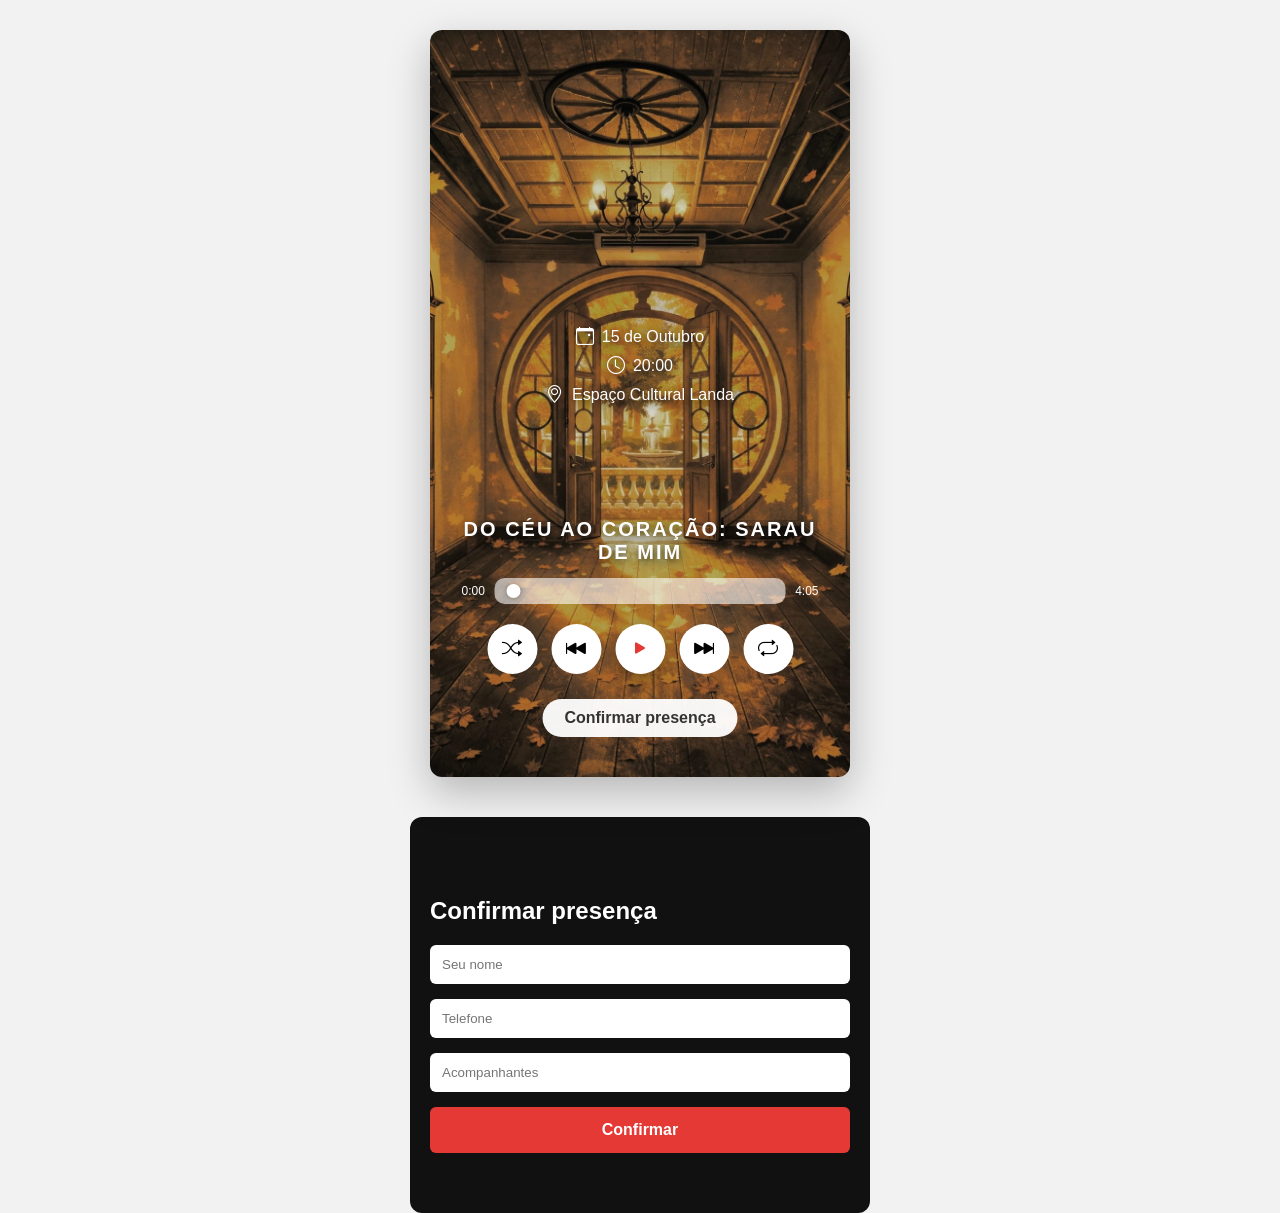
==== index.html @ 62961219 "Primeiro commit" ====
<!DOCTYPE html>
<html lang="pt-BR">

<head>

<meta charset="UTF-8">
<meta name="viewport" content="width=device-width, initial-scale=1.0">

<title>Sarau de Mim</title>

<link rel="stylesheet" href="style.css">

<link rel="stylesheet"
href="https://cdn.jsdelivr.net/npm/bootstrap-icons@1.11.3/font/bootstrap-icons.css">

</head>

<body>

<div class="container">

<!-- INFORMAÇÕES DO EVENTO -->

<div class="info-evento">

<div class="detalhe">
<i class="bi bi-calendar-event"></i>
15 de Outubro
</div>

<div class="detalhe">
<i class="bi bi-clock"></i>
20:00
</div>

<div class="detalhe">
<i class="bi bi-geo-alt"></i>
Espaço Cultural Landa
</div>

</div>


<!-- PLAYER -->

<div class="player">

<h1 class="titulo">
DO CÉU AO CORAÇÃO: SARAU DE MIM
</h1>

<div class="barra">

<span>0:00</span>

<input type="range" value="0">

<span>4:05</span>

</div>


<div class="controles">

<button>
<i class="bi bi-shuffle"></i>
</button>

<button>
<i class="bi bi-skip-backward-fill"></i>
</button>

<button class="play">
<i class="bi bi-play-fill"></i>
</button>

<button>
<i class="bi bi-skip-forward-fill"></i>
</button>

<button>
<i class="bi bi-repeat"></i>
</button>

</div>

<a href="#confirmar" class="botao">
Confirmar presença
</a>

</div>

</div>


<!-- CONFIRMAR PRESENÇA -->

<section id="confirmar">

<h2>Confirmar presença</h2>

<form>

<input type="text" placeholder="Seu nome">

<input type="tel" placeholder="Telefone">

<input type="number" placeholder="Acompanhantes">

<button type="submit">
Confirmar
</button>

</form>

</section>

</body>
</html>
---- style.css ----
body{

margin:0;
font-family:Arial, Helvetica, sans-serif;

display:flex;
flex-direction:column;
align-items:center;

background:#f2f2f2;

}


/* CONTAINER DA ARTE */

.container{

width:100%;
max-width:420px;

aspect-ratio:9/16;

background-image:url("img/Fundo.jpeg");
background-size:cover;
background-position:center;

position:relative;

margin-top:30px;

border-radius:12px;
overflow:hidden;

box-shadow:0 15px 40px rgba(0,0,0,0.25);

color:white;

}


/* INFORMAÇÕES DO EVENTO */

.info-evento{

position:absolute;

top:45%;
left:50%;

transform:translate(-50%,-50%);

text-align:center;

width:85%;

font-weight:500;

text-shadow:0 3px 10px rgba(0,0,0,0.8);

}

.detalhe{

margin:8px 0;

font-size:16px;

display:flex;
justify-content:center;
align-items:center;
gap:8px;

}

.detalhe i{

font-size:18px;

}


/* PLAYER */

.player{

position:absolute;

bottom:40px;
left:50%;

transform:translateX(-50%);

text-align:center;

width:85%;

}


/* TITULO */

.titulo{

font-size:20px;
letter-spacing:2px;

font-weight:700;

text-shadow:0 3px 10px rgba(0,0,0,0.7);

margin-bottom:12px;

}


/* BARRA DE MUSICA */

.barra{

display:flex;
align-items:center;
gap:8px;

}

.barra span{

font-size:12px;
color:white;

}

.barra input{

flex:1;

appearance:none;

height:2px; /* linha mais fina */

background:rgba(255,255,255,0.6);

border-radius:10px;

outline:none;

}

.barra input::-webkit-slider-thumb{

appearance:none;

width:14px;
height:14px;

border-radius:50%;

background:white;

cursor:pointer;

box-shadow:0 0 6px rgba(0,0,0,0.4);

}


/* CONTROLES */

.controles{

display:flex;
justify-content:center;

gap:14px;

margin-top:18px;

}

.controles button{

width:50px;
height:50px;

border-radius:50%;

border:none;

background:white;

display:flex;
align-items:center;
justify-content:center;

font-size:20px;

cursor:pointer;

}


/* BOTAO PLAY */

.play{

width:80px;
height:80px;

font-size:34px;

color:#e53935;

box-shadow:0 6px 15px rgba(0,0,0,0.35);

}


/* BOTAO CONFIRMAR */

.botao{

margin-top:25px;

display:inline-block;

padding:10px 22px;

background:rgba(255,255,255,0.95);

color:#333;

border-radius:30px;

font-weight:600;

text-decoration:none;

transition:0.3s;

}

.botao:hover{

transform:scale(1.05);

}


/* SEÇÃO CONFIRMAR */

#confirmar{

background:#111;

color:white;

padding:60px 20px;

margin-top:40px;

width:100%;
max-width:420px;

border-radius:12px;

}

form{

display:flex;
flex-direction:column;

gap:15px;

margin-top:20px;

}

input{

padding:12px;

border-radius:6px;

border:none;

}

form button{

padding:14px;

background:#e53935;

color:white;

border:none;

border-radius:6px;

font-weight:bold;

font-size:16px;

cursor:pointer;

}
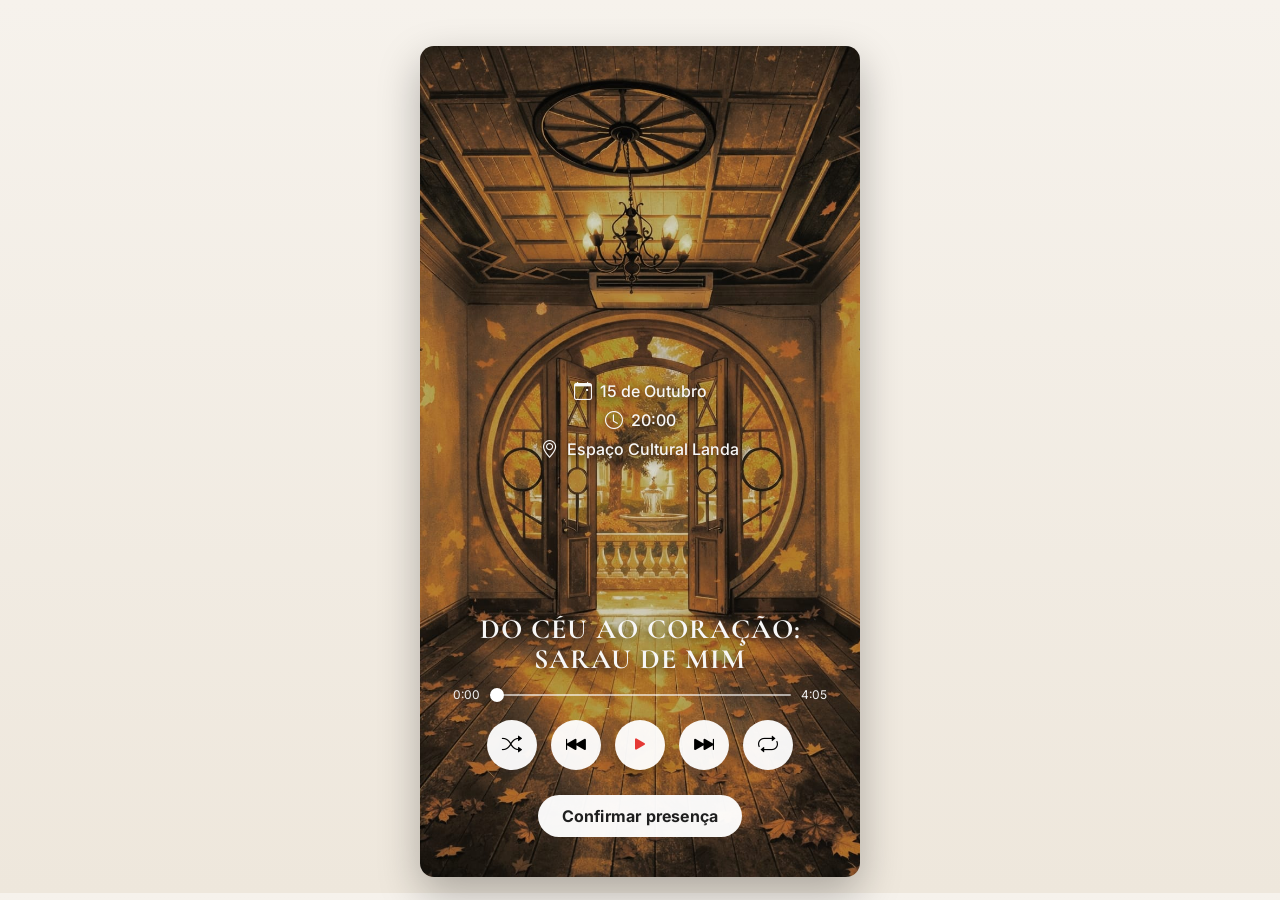
==== commit 9659e66b: "melhorias no layout" ====
--- a/index.html
+++ b/index.html
@@ -9,6 +9,11 @@
 <title>Sarau de Mim</title>
 
 <link rel="stylesheet" href="style.css">
+
+<!-- melhoria tipográfica -->
+<link rel="preconnect" href="https://fonts.googleapis.com">
+<link rel="preconnect" href="https://fonts.gstatic.com" crossorigin>
+<link href="https://fonts.googleapis.com/css2?family=Cormorant+Garamond:wght@600;700&family=Inter:wght@400;500;600;700&display=swap" rel="stylesheet">
 
 <link rel="stylesheet"
 href="https://cdn.jsdelivr.net/npm/bootstrap-icons@1.11.3/font/bootstrap-icons.css">
@@ -84,7 +89,7 @@
 
 </div>
 
-<a href="#confirmar" class="botao">
+<a href="confirmar.html" class="botao">
 Confirmar presença
 </a>
 
@@ -92,28 +97,5 @@
 
 </div>
 
-
-<!-- CONFIRMAR PRESENÇA -->
-
-<section id="confirmar">
-
-<h2>Confirmar presença</h2>
-
-<form>
-
-<input type="text" placeholder="Seu nome">
-
-<input type="tel" placeholder="Telefone">
-
-<input type="number" placeholder="Acompanhantes">
-
-<button type="submit">
-Confirmar
-</button>
-
-</form>
-
-</section>
-
 </body>
 </html>
--- a/style.css
+++ b/style.css
@@ -1,308 +1,300 @@
+:root{
+  --bg:#f3f0eb;
+  --text:#f7f7f7;
+  --ink:#222;
+  --accent:#b3261e;
+  --accent-2:#e53935;
+  --card:#111;
+  --radius:14px;
+}
+
+/* evita vazamento de largura em inputs/textarea */
+*,
+*::before,
+*::after{
+  box-sizing:border-box;
+}
+
 body{
-
-margin:0;
-font-family:Arial, Helvetica, sans-serif;
-
-display:flex;
-flex-direction:column;
-align-items:center;
-
-background:#f2f2f2;
-
+  margin:0;
+  font-family:"Inter", Arial, Helvetica, sans-serif;
+  display:flex;
+  flex-direction:column;
+  align-items:center;
+  background:linear-gradient(180deg,#f6f2ec 0%, #eee7dc 100%);
+  color:var(--ink);
+  padding:16px;
 }
 
 
 /* CONTAINER DA ARTE */
 
 .container{
-
-width:100%;
-max-width:420px;
-
-aspect-ratio:9/16;
-
-background-image:url("img/Fundo.jpeg");
-background-size:cover;
-background-position:center;
-
-position:relative;
-
-margin-top:30px;
-
-border-radius:12px;
-overflow:hidden;
-
-box-shadow:0 15px 40px rgba(0,0,0,0.25);
-
-color:white;
-
+  width:100%;
+  max-width:440px;
+  aspect-ratio:9/17; /* um pouco mais comprido que antes */
+  background-image:url("img/Fundo.jpeg");
+  background-size:cover;
+  background-position:center;
+  position:relative;
+  margin-top:30px;
+  border-radius:var(--radius);
+  box-shadow:0 16px 42px rgba(0,0,0,0.28);
+  color:var(--text);
 }
 
 
 /* INFORMAÇÕES DO EVENTO */
 
 .info-evento{
-
-position:absolute;
-
-top:45%;
-left:50%;
-
-transform:translate(-50%,-50%);
-
-text-align:center;
-
-width:85%;
-
-font-weight:500;
-
-text-shadow:0 3px 10px rgba(0,0,0,0.8);
-
+  position:absolute;
+  top:45%;
+  left:50%;
+  transform:translate(-50%,-50%);
+  text-align:center;
+  width:85%;
+  font-weight:500;
+  text-shadow:0 3px 10px rgba(0,0,0,0.8);
 }
 
 .detalhe{
-
-margin:8px 0;
-
-font-size:16px;
-
-display:flex;
-justify-content:center;
-align-items:center;
-gap:8px;
-
+  margin:8px 0;
+  font-size:16px;
+  display:flex;
+  justify-content:center;
+  align-items:center;
+  gap:8px;
 }
 
 .detalhe i{
-
-font-size:18px;
-
+  font-size:18px;
 }
 
 
 /* PLAYER */
 
 .player{
-
-position:absolute;
-
-bottom:40px;
-left:50%;
-
-transform:translateX(-50%);
-
-text-align:center;
-
-width:85%;
-
+  position:absolute;
+  bottom:40px;
+  left:50%;
+  transform:translateX(-50%);
+  text-align:center;
+  width:85%;
 }
 
 
 /* TITULO */
 
 .titulo{
-
-font-size:20px;
-letter-spacing:2px;
-
-font-weight:700;
-
-text-shadow:0 3px 10px rgba(0,0,0,0.7);
-
-margin-bottom:12px;
-
+  font-family:"Cormorant Garamond", serif;
+  font-size:28px;
+  line-height:1.1;
+  letter-spacing:1px;
+  font-weight:700;
+  text-shadow:0 3px 10px rgba(0,0,0,0.7);
+  margin-bottom:12px;
 }
 
 
 /* BARRA DE MUSICA */
 
 .barra{
-
-display:flex;
-align-items:center;
-gap:8px;
-
+  display:flex;
+  align-items:center;
+  gap:8px;
 }
 
 .barra span{
-
-font-size:12px;
-color:white;
-
+  font-size:12px;
+  color:#f2f2f2;
 }
 
 .barra input{
-
-flex:1;
-
-appearance:none;
-
-height:2px; /* linha mais fina */
-
-background:rgba(255,255,255,0.6);
-
-border-radius:10px;
-
-outline:none;
-
+  flex:1;
+  appearance:none;
+  height:2px; /* linha mais fina */
+  background:rgba(255,255,255,0.6);
+  border-radius:10px;
+  outline:none;
 }
 
 .barra input::-webkit-slider-thumb{
-
-appearance:none;
-
-width:14px;
-height:14px;
-
-border-radius:50%;
-
-background:white;
-
-cursor:pointer;
-
-box-shadow:0 0 6px rgba(0,0,0,0.4);
-
+  appearance:none;
+  width:14px;
+  height:14px;
+  border-radius:50%;
+  background:white;
+  cursor:pointer;
+  box-shadow:0 0 6px rgba(0,0,0,0.4);
 }
 
 
 /* CONTROLES */
 
 .controles{
-
-display:flex;
-justify-content:center;
-
-gap:14px;
-
-margin-top:18px;
-
+  display:flex;
+  justify-content:center;
+  gap:14px;
+  margin-top:18px;
 }
 
 .controles button{
-
-width:50px;
-height:50px;
-
-border-radius:50%;
-
-border:none;
-
-background:white;
-
-display:flex;
-align-items:center;
-justify-content:center;
-
-font-size:20px;
-
-cursor:pointer;
-
+  width:50px;
+  height:50px;
+  border-radius:50%;
+  border:none;
+  background:rgba(255,255,255,0.95);
+  display:flex;
+  align-items:center;
+  justify-content:center;
+  font-size:20px;
+  cursor:pointer;
+  transition:transform .2s ease, box-shadow .2s ease;
+}
+
+.controles button:hover{
+  transform:translateY(-2px);
+  box-shadow:0 8px 16px rgba(0,0,0,.2);
 }
 
 
 /* BOTAO PLAY */
 
 .play{
-
-width:80px;
-height:80px;
-
-font-size:34px;
-
-color:#e53935;
-
-box-shadow:0 6px 15px rgba(0,0,0,0.35);
-
+  width:80px;
+  height:80px;
+  font-size:34px;
+  color:var(--accent-2);
+  box-shadow:0 6px 15px rgba(0,0,0,0.35);
 }
 
 
 /* BOTAO CONFIRMAR */
 
 .botao{
-
-margin-top:25px;
-
-display:inline-block;
-
-padding:10px 22px;
-
-background:rgba(255,255,255,0.95);
-
-color:#333;
-
-border-radius:30px;
-
-font-weight:600;
-
-text-decoration:none;
-
-transition:0.3s;
-
+  margin-top:25px;
+  display:inline-block;
+  padding:11px 24px;
+  background:rgba(255,255,255,0.96);
+  color:#1f1f1f;
+  border-radius:30px;
+  font-weight:700;
+  text-decoration:none;
+  letter-spacing:.2px;
+  transition:transform .2s ease, box-shadow .2s ease;
 }
 
 .botao:hover{
-
-transform:scale(1.05);
-
-}
-
-
-/* SEÇÃO CONFIRMAR */
-
-#confirmar{
-
-background:#111;
-
-color:white;
-
-padding:60px 20px;
-
-margin-top:40px;
-
-width:100%;
-max-width:420px;
-
-border-radius:12px;
-
-}
-
-form{
-
-display:flex;
-flex-direction:column;
-
-gap:15px;
-
-margin-top:20px;
-
-}
-
-input{
-
-padding:12px;
-
-border-radius:6px;
-
-border:none;
-
-}
-
-form button{
-
-padding:14px;
-
-background:#e53935;
-
-color:white;
-
-border:none;
-
-border-radius:6px;
-
-font-weight:bold;
-
-font-size:16px;
-
-cursor:pointer;
-
+  transform:translateY(-1px) scale(1.03);
+  box-shadow:0 10px 20px rgba(0,0,0,.2);
+}
+
+
+/* NOVA PÁGINA DE CONFIRMAÇÃO */
+.pagina-form{
+  min-height:100vh;
+  width:100%;
+  display:flex;
+  align-items:center;
+  justify-content:center;
+  padding:24px 16px;
+}
+
+.card-form{
+  width:100%;
+  max-width:440px;
+  background:var(--card);
+  color:#fff;
+  border-radius:var(--radius);
+  padding:24px 18px;
+  box-shadow:0 15px 40px rgba(0,0,0,.25);
+  overflow:hidden; /* proteção extra */
+}
+
+.topo-form h1{
+  margin:0 0 6px;
+  font-family:"Cormorant Garamond", serif;
+  font-size:34px;
+  line-height:1;
+}
+.topo-form p{
+  margin:0;
+  color:#d9d9d9;
+  font-size:14px;
+}
+
+.form-confirmacao{
+  display:flex;
+  flex-direction:column;
+  gap:12px;
+  margin-top:18px;
+}
+
+.form-confirmacao label{
+  font-size:13px;
+  color:#d8d8d8;
+  margin-bottom:4px;
+  display:block;
+}
+
+.form-confirmacao input,
+.form-confirmacao textarea{
+  width:100%;
+  min-width:0;
+  padding:12px;
+  border-radius:8px;
+  border:1px solid #2c2c2c;
+  background:#1b1b1b;
+  color:#fff;
+  font:inherit;
+  outline:none;
+}
+
+.form-confirmacao textarea{
+  resize:vertical;
+}
+
+.form-confirmacao input:focus,
+.form-confirmacao textarea:focus{
+  border-color:#666;
+}
+
+.form-confirmacao button{
+  margin-top:6px;
+  padding:14px;
+  background:var(--accent);
+  color:#fff;
+  border:none;
+  border-radius:8px;
+  font-weight:700;
+  font-size:16px;
+  cursor:pointer;
+}
+
+.voltar{
+  display:inline-block;
+  margin-top:14px;
+  color:#d8d8d8;
+  text-decoration:none;
+  font-size:14px;
+}
+
+
+@media (max-width:420px){
+  .container{
+    max-width:100%;
+    aspect-ratio:9/17.2; /* levemente mais alto no celular */
+    margin-top:16px;
+  }
+
+  .player{
+    bottom:28px; /* mantém os controles bem posicionados */
+  }
+
+  .titulo{ font-size:24px; }
+  .play{ width:72px; height:72px; font-size:30px; }
+
+  .card-form{
+    padding:20px 14px;
+  }
 }
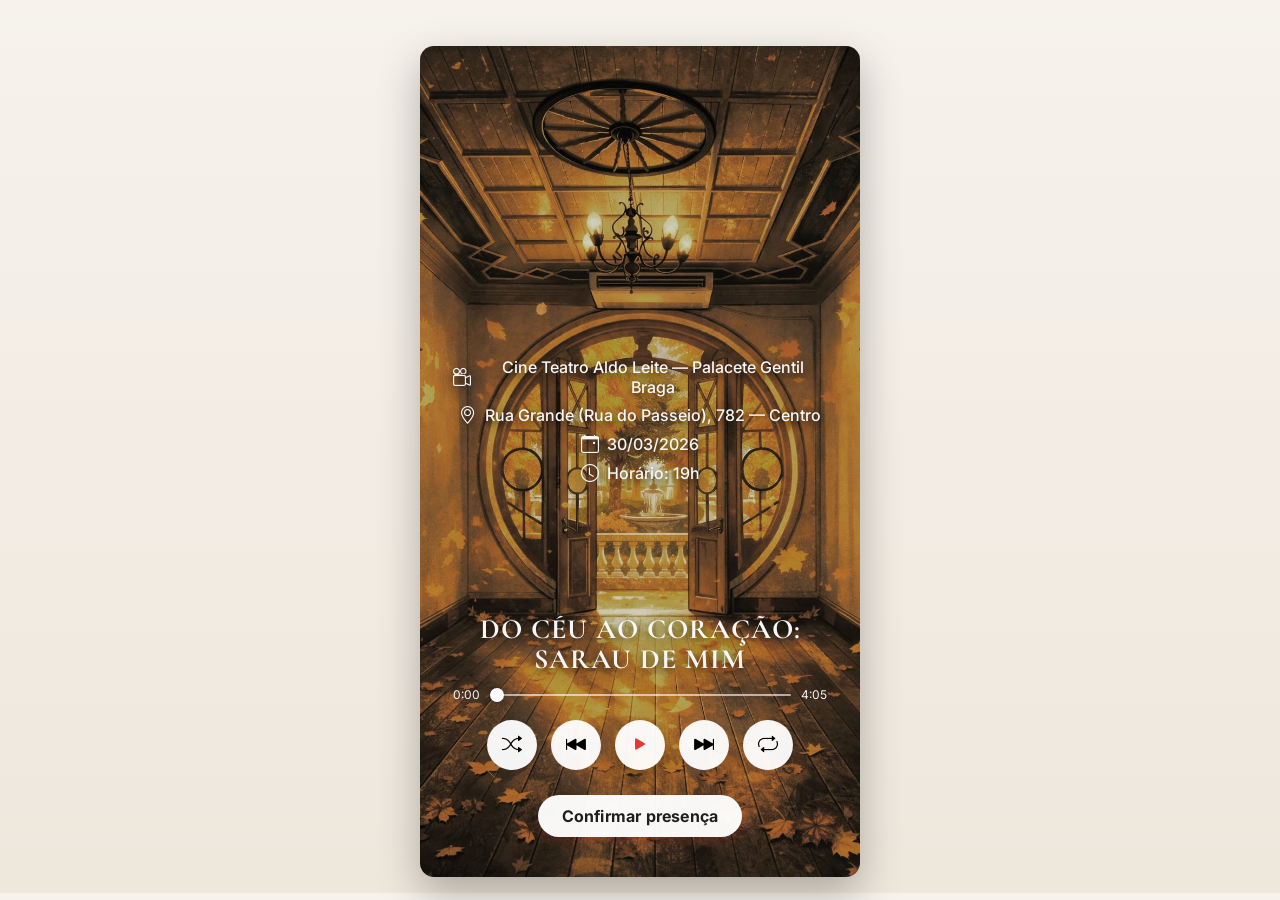
==== commit 72bfd089: "adicionado a função de salvar em formulario" ====
--- a/index.html
+++ b/index.html
@@ -25,23 +25,27 @@
 <div class="container">
 
 <!-- INFORMAÇÕES DO EVENTO -->
-
 <div class="info-evento">
+    <div class="detalhe">
+    <i class="bi bi-camera-reels"></i>
+    Cine Teatro Aldo Leite — Palacete Gentil Braga
+    </div>
+    <div class="detalhe">
+    <i class="bi bi-geo-alt"></i>
+    Rua Grande (Rua do Passeio), 782 — Centro
+    </div>
 
 <div class="detalhe">
 <i class="bi bi-calendar-event"></i>
-15 de Outubro
+30/03/2026
 </div>
 
 <div class="detalhe">
 <i class="bi bi-clock"></i>
-20:00
+Horário: 19h
 </div>
 
-<div class="detalhe">
-<i class="bi bi-geo-alt"></i>
-Espaço Cultural Landa
-</div>
+
 
 </div>
 
--- a/style.css
+++ b/style.css
@@ -32,7 +32,7 @@
 .container{
   width:100%;
   max-width:440px;
-  aspect-ratio:9/17; /* um pouco mais comprido que antes */
+  aspect-ratio:9/17;
   background-image:url("img/Fundo.jpeg");
   background-size:cover;
   background-position:center;
@@ -41,6 +41,9 @@
   border-radius:var(--radius);
   box-shadow:0 16px 42px rgba(0,0,0,0.28);
   color:var(--text);
+  display:flex;
+  flex-direction:column;
+  overflow:hidden;
 }
 
 
@@ -55,6 +58,7 @@
   width:85%;
   font-weight:500;
   text-shadow:0 3px 10px rgba(0,0,0,0.8);
+  z-index:2;
 }
 
 .detalhe{
@@ -64,6 +68,7 @@
   justify-content:center;
   align-items:center;
   gap:8px;
+  animation:slideInUp 0.6s ease-out;
 }
 
 .detalhe i{
@@ -80,6 +85,7 @@
   transform:translateX(-50%);
   text-align:center;
   width:85%;
+  z-index:2;
 }
 
 
@@ -93,6 +99,7 @@
   font-weight:700;
   text-shadow:0 3px 10px rgba(0,0,0,0.7);
   margin-bottom:12px;
+  animation:fadeIn 0.8s ease-out;
 }
 
 
@@ -112,10 +119,15 @@
 .barra input{
   flex:1;
   appearance:none;
-  height:2px; /* linha mais fina */
+  height:2px;
   background:rgba(255,255,255,0.6);
   border-radius:10px;
   outline:none;
+  transition:background 0.3s ease;
+}
+
+.barra input:hover{
+  background:rgba(255,255,255,0.8);
 }
 
 .barra input::-webkit-slider-thumb{
@@ -126,6 +138,11 @@
   background:white;
   cursor:pointer;
   box-shadow:0 0 6px rgba(0,0,0,0.4);
+  transition:transform 0.2s ease;
+}
+
+.barra input::-webkit-slider-thumb:hover{
+  transform:scale(1.2);
 }
 
 
@@ -150,11 +167,22 @@
   font-size:20px;
   cursor:pointer;
   transition:transform .2s ease, box-shadow .2s ease;
-}
+  animation:scaleIn 0.5s ease-out backwards;
+}
+
+.controles button:nth-child(1){ animation-delay:0.1s; }
+.controles button:nth-child(2){ animation-delay:0.2s; }
+.controles button:nth-child(3){ animation-delay:0.3s; }
+.controles button:nth-child(4){ animation-delay:0.4s; }
+.controles button:nth-child(5){ animation-delay:0.5s; }
 
 .controles button:hover{
   transform:translateY(-2px);
   box-shadow:0 8px 16px rgba(0,0,0,.2);
+}
+
+.controles button:active{
+  transform:translateY(0);
 }
 
 
@@ -166,6 +194,7 @@
   font-size:34px;
   color:var(--accent-2);
   box-shadow:0 6px 15px rgba(0,0,0,0.35);
+  animation:pulsePlay 2s ease-in-out infinite;
 }
 
 
@@ -181,12 +210,21 @@
   font-weight:700;
   text-decoration:none;
   letter-spacing:.2px;
-  transition:transform .2s ease, box-shadow .2s ease;
+  transition:all .3s ease;
+  box-shadow:0 4px 12px rgba(179,38,30,0.2);
+  position:relative;
+  z-index:10;
+  animation:slideInUp 0.6s ease-out 0.4s backwards;
 }
 
 .botao:hover{
-  transform:translateY(-1px) scale(1.03);
-  box-shadow:0 10px 20px rgba(0,0,0,.2);
+  transform:translateY(-2px);
+  box-shadow:0 8px 24px rgba(179,38,30,0.35);
+  background:rgba(255,255,255,1);
+}
+
+.botao:active{
+  transform:translateY(0);
 }
 
 
@@ -208,7 +246,8 @@
   border-radius:var(--radius);
   padding:24px 18px;
   box-shadow:0 15px 40px rgba(0,0,0,.25);
-  overflow:hidden; /* proteção extra */
+  overflow:hidden;
+  animation:fadeIn 0.6s ease-out;
 }
 
 .topo-form h1{
@@ -216,11 +255,14 @@
   font-family:"Cormorant Garamond", serif;
   font-size:34px;
   line-height:1;
-}
+  animation:slideInDown 0.6s ease-out;
+}
+
 .topo-form p{
   margin:0;
   color:#d9d9d9;
   font-size:14px;
+  animation:slideInDown 0.6s ease-out 0.1s backwards;
 }
 
 .form-confirmacao{
@@ -248,15 +290,17 @@
   color:#fff;
   font:inherit;
   outline:none;
+  transition:all 0.3s ease;
+}
+
+.form-confirmacao input:focus,
+.form-confirmacao textarea:focus{
+  border-color:var(--accent);
+  box-shadow:0 0 8px rgba(179,38,30,0.3);
 }
 
 .form-confirmacao textarea{
   resize:vertical;
-}
-
-.form-confirmacao input:focus,
-.form-confirmacao textarea:focus{
-  border-color:#666;
 }
 
 .form-confirmacao button{
@@ -269,6 +313,18 @@
   font-weight:700;
   font-size:16px;
   cursor:pointer;
+  transition:all 0.3s ease;
+  box-shadow:0 4px 12px rgba(179,38,30,0.3);
+}
+
+.form-confirmacao button:hover{
+  transform:translateY(-2px);
+  box-shadow:0 8px 20px rgba(179,38,30,0.4);
+  background:#a01f17;
+}
+
+.form-confirmacao button:active{
+  transform:translateY(0);
 }
 
 .voltar{
@@ -277,24 +333,173 @@
   color:#d8d8d8;
   text-decoration:none;
   font-size:14px;
-}
-
+  transition:color 0.3s ease;
+}
+
+.voltar:hover{
+  color:#fff;
+}
+
+
+/* ========================= ANIMAÇÕES ========================= */
+
+@keyframes slideInUp {
+  from{
+    opacity:0;
+    transform:translateY(20px);
+  }
+  to{
+    opacity:1;
+    transform:translateY(0);
+  }
+}
+
+@keyframes slideInDown {
+  from{
+    opacity:0;
+    transform:translateY(-20px);
+  }
+  to{
+    opacity:1;
+    transform:translateY(0);
+  }
+}
+
+@keyframes fadeIn {
+  from{
+    opacity:0;
+  }
+  to{
+    opacity:1;
+  }
+}
+
+@keyframes scaleIn {
+  from{
+    opacity:0;
+    transform:scale(0.8);
+  }
+  to{
+    opacity:1;
+    transform:scale(1);
+  }
+}
+
+@keyframes pulsePlay {
+  0%, 100%{
+    box-shadow:0 6px 15px rgba(229,57,53,0.35), 0 0 0 0 rgba(229,57,53,0.7);
+  }
+  50%{
+    box-shadow:0 6px 15px rgba(229,57,53,0.35), 0 0 0 10px rgba(229,57,53,0);
+  }
+}
+
+
+/* ========================= RESPONSIVO MOBILE ========================= */
+
+@media (max-width:768px){
+  body{
+    padding:12px;
+  }
+
+  .container{
+    margin-top:20px;
+  }
+}
 
 @media (max-width:420px){
+  body{
+    padding:12px;
+    padding-bottom:100px;
+  }
+
   .container{
     max-width:100%;
-    aspect-ratio:9/17.2; /* levemente mais alto no celular */
-    margin-top:16px;
+    aspect-ratio:9/17.2;
+    margin-top:12px;
+    margin-bottom:80px;
   }
 
   .player{
-    bottom:28px; /* mantém os controles bem posicionados */
-  }
-
-  .titulo{ font-size:24px; }
-  .play{ width:72px; height:72px; font-size:30px; }
+    bottom:20px;
+  }
+
+  .titulo{
+    font-size:24px;
+  }
+
+  .play{
+    width:72px;
+    height:72px;
+    font-size:30px;
+  }
+
+  .botao{
+    margin-top:20px;
+    padding:13px 28px;
+    font-size:14px;
+    position:fixed;
+    bottom:20px;
+    left:50%;
+    transform:translateX(-50%);
+    width:calc(100% - 32px);
+    max-width:calc(440px - 32px);
+    margin:0;
+    box-shadow:0 8px 20px rgba(179,38,30,0.3);
+    border-radius:50px;
+  }
+
+  .botao:hover{
+    transform:translateX(-50%) translateY(-3px);
+  }
 
   .card-form{
     padding:20px 14px;
+    margin-bottom:80px;
+  }
+
+  .controles button{
+    width:45px;
+    height:45px;
+    font-size:18px;
+  }
+
+  .barra{
+    gap:6px;
+  }
+
+  .barra span{
+    font-size:11px;
+  }
+
+  .detalhe{
+    font-size:14px;
+  }
+
+  .detalhe i{
+    font-size:16px;
+  }
+}
+
+@media (max-width:360px){
+  .container{
+    aspect-ratio:9/17.5;
+  }
+
+  .titulo{
+    font-size:22px;
+    margin-bottom:10px;
+  }
+
+  .detalhe{
+    font-size:13px;
+    margin:6px 0;
+  }
+
+  .botao{
+    padding:12px 20px;
+    font-size:13px;
+    bottom:16px;
+    width:calc(100% - 24px);
   }
 }
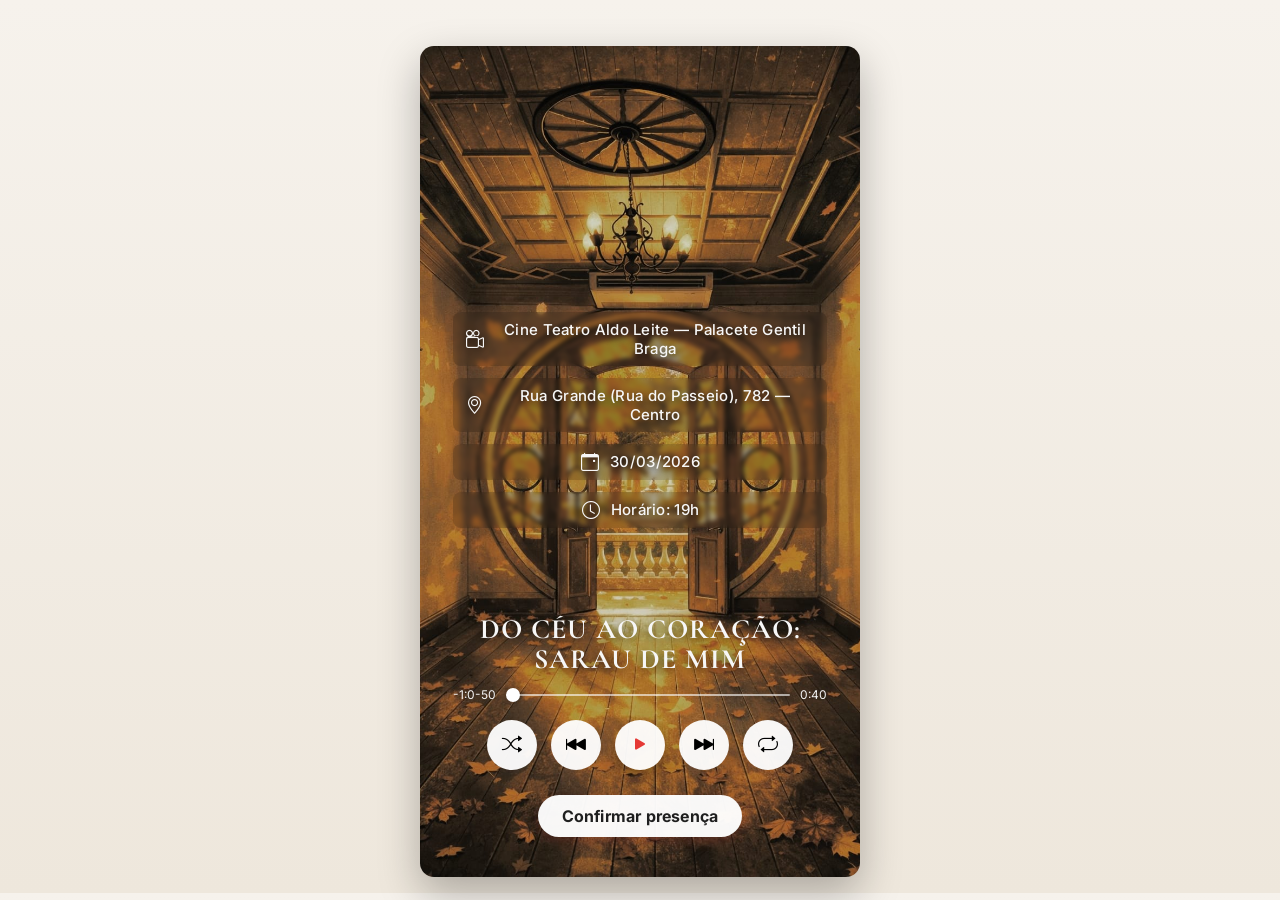
==== commit b765f835: "implementado o player usual da musica regresso" ====
--- a/index.html
+++ b/index.html
@@ -45,8 +45,6 @@
 Horário: 19h
 </div>
 
-
-
 </div>
 
 
@@ -60,34 +58,34 @@
 
 <div class="barra">
 
-<span>0:00</span>
-
-<input type="range" value="0">
-
-<span>4:05</span>
+<span id="tempoAtual">0:00</span>
+
+<input type="range" id="progressBar" value="0" min="0" max="100">
+
+<span id="duracao">0:40</span>
 
 </div>
 
 
 <div class="controles">
 
-<button>
+<button id="btnShuffle">
 <i class="bi bi-shuffle"></i>
 </button>
 
-<button>
+<button id="btnAnterior">
 <i class="bi bi-skip-backward-fill"></i>
 </button>
 
-<button class="play">
+<button class="play" id="btnPlay">
 <i class="bi bi-play-fill"></i>
 </button>
 
-<button>
+<button id="btnProximo">
 <i class="bi bi-skip-forward-fill"></i>
 </button>
 
-<button>
+<button id="btnRepeat">
 <i class="bi bi-repeat"></i>
 </button>
 
@@ -101,5 +99,114 @@
 
 </div>
 
+<!-- ELEMENTO DE ÁUDIO (ESCONDIDO) -->
+<audio id="player" preload="metadata">
+  <source src="regresso.mp3" type="audio/mpeg">
+  Seu navegador não suporta o elemento de áudio.
+</audio>
+
+<script>
+  const audio = document.getElementById('player');
+  const btnPlay = document.getElementById('btnPlay');
+  const progressBar = document.getElementById('progressBar');
+  const tempoAtual = document.getElementById('tempoAtual');
+  const duracao = document.getElementById('duracao');
+  const btnAnterior = document.getElementById('btnAnterior');
+  const btnProximo = document.getElementById('btnProximo');
+  const btnRepeat = document.getElementById('btnRepeat');
+  const btnShuffle = document.getElementById('btnShuffle');
+
+  // Tempo de início e fim (em segundos)
+  const TEMPO_INICIO = 50;  // 0:50
+  const TEMPO_FIM = 90;     // 1:30
+
+  // Formatar tempo em MM:SS
+  function formatarTempo(segundos) {
+    const mins = Math.floor(segundos / 60);
+    const segs = Math.floor(segundos % 60);
+    return `${mins}:${segs < 10 ? '0' : ''}${segs}`;
+  }
+
+  // Iniciar áudio no tempo correto
+  audio.currentTime = TEMPO_INICIO;
+
+  // Atualizar barra de progresso
+  audio.addEventListener('timeupdate', () => {
+    if (audio.currentTime > TEMPO_FIM) {
+      audio.currentTime = TEMPO_INICIO;
+      audio.pause();
+      btnPlay.innerHTML = '<i class="bi bi-play-fill"></i>';
+    }
+
+    const tempoDecorrido = audio.currentTime - TEMPO_INICIO;
+    const duracao_total = TEMPO_FIM - TEMPO_INICIO;
+    const percentual = (tempoDecorrido / duracao_total) * 100;
+
+    progressBar.value = percentual;
+    tempoAtual.textContent = formatarTempo(tempoDecorrido);
+  });
+
+  // Play/Pause
+  btnPlay.addEventListener('click', () => {
+    if (audio.paused) {
+      audio.play();
+      btnPlay.innerHTML = '<i class="bi bi-pause-fill"></i>';
+    } else {
+      audio.pause();
+      btnPlay.innerHTML = '<i class="bi bi-play-fill"></i>';
+    }
+  });
+
+  // Controlar barra de progresso
+  progressBar.addEventListener('input', (e) => {
+    const duracao_total = TEMPO_FIM - TEMPO_INICIO;
+    const novoTempo = TEMPO_INICIO + (e.target.value / 100) * duracao_total;
+    audio.currentTime = novoTempo;
+  });
+
+  // Botão anterior (reinicia a música)
+  btnAnterior.addEventListener('click', () => {
+    audio.currentTime = TEMPO_INICIO;
+    if (!audio.paused) {
+      audio.play();
+    }
+  });
+
+  // Botão próximo (pula pro fim)
+  btnProximo.addEventListener('click', () => {
+    audio.currentTime = TEMPO_FIM - 1;
+  });
+
+  // Shuffle (alterna entre volume baixo e normal)
+  let shuffleAtivo = false;
+  btnShuffle.addEventListener('click', () => {
+    shuffleAtivo = !shuffleAtivo;
+    btnShuffle.style.opacity = shuffleAtivo ? '1' : '0.6';
+    audio.volume = shuffleAtivo ? 0.5 : 1;
+  });
+
+  // Repeat (loop)
+  let repeatAtivo = false;
+  btnRepeat.addEventListener('click', () => {
+    repeatAtivo = !repeatAtivo;
+    btnRepeat.style.opacity = repeatAtivo ? '1' : '0.6';
+  });
+
+  // Quando termina, se repeat tá ativo, reinicia
+  audio.addEventListener('ended', () => {
+    if (repeatAtivo) {
+      audio.currentTime = TEMPO_INICIO;
+      audio.play();
+    } else {
+      btnPlay.innerHTML = '<i class="bi bi-play-fill"></i>';
+    }
+  });
+
+  // Carregar duração
+  audio.addEventListener('loadedmetadata', () => {
+    duracao.textContent = formatarTempo(TEMPO_FIM - TEMPO_INICIO);
+  });
+</script>
+
 </body>
 </html>
--- a/style.css
+++ b/style.css
@@ -62,17 +62,35 @@
 }
 
 .detalhe{
-  margin:8px 0;
-  font-size:16px;
+  margin:12px 0;
+  font-size:15px;
   display:flex;
   justify-content:center;
   align-items:center;
-  gap:8px;
+  gap:10px;
   animation:slideInUp 0.6s ease-out;
+  letter-spacing:0.3px;
+  backdrop-filter:blur(2px);
+  padding:8px 12px;
+  border-radius:8px;
+  background:rgba(0,0,0,0.15);
+  transition:all 0.3s ease;
+}
+
+.detalhe:hover{
+  background:rgba(0,0,0,0.25);
+  transform:scale(1.05);
 }
 
 .detalhe i{
   font-size:18px;
+  display:flex;
+  align-items:center;
+  justify-content:center;
+  min-width:20px;
+  height:20px;
+  line-height:20px;
+  vertical-align:middle;
 }
 
 
@@ -410,18 +428,23 @@
 @media (max-width:420px){
   body{
     padding:12px;
-    padding-bottom:100px;
+    padding-bottom:20px;
   }
 
   .container{
     max-width:100%;
     aspect-ratio:9/17.2;
     margin-top:12px;
-    margin-bottom:80px;
+    margin-bottom:0;
+  }
+
+  .info-evento{
+    top:35%;
   }
 
   .player{
-    bottom:20px;
+    bottom:100px; /* AUMENTADO pra dar espaço pro botão */
+    width:90%;
   }
 
   .titulo{
@@ -435,27 +458,27 @@
   }
 
   .botao{
+    position:relative; /* Volta a relative */
     margin-top:20px;
+    margin-bottom:0;
     padding:13px 28px;
     font-size:14px;
-    position:fixed;
-    bottom:20px;
-    left:50%;
-    transform:translateX(-50%);
-    width:calc(100% - 32px);
-    max-width:calc(440px - 32px);
-    margin:0;
+    width:auto;
+    bottom:auto;
+    left:auto;
+    transform:none;
+    max-width:none;
     box-shadow:0 8px 20px rgba(179,38,30,0.3);
     border-radius:50px;
+    display:inline-block;
   }
 
   .botao:hover{
-    transform:translateX(-50%) translateY(-3px);
+    transform:translateY(-3px);
   }
 
   .card-form{
     padding:20px 14px;
-    margin-bottom:80px;
   }
 
   .controles button{
@@ -486,6 +509,10 @@
     aspect-ratio:9/17.5;
   }
 
+  .player{
+    bottom:90px;
+  }
+
   .titulo{
     font-size:22px;
     margin-bottom:10px;
@@ -499,7 +526,5 @@
   .botao{
     padding:12px 20px;
     font-size:13px;
-    bottom:16px;
-    width:calc(100% - 24px);
   }
 }
